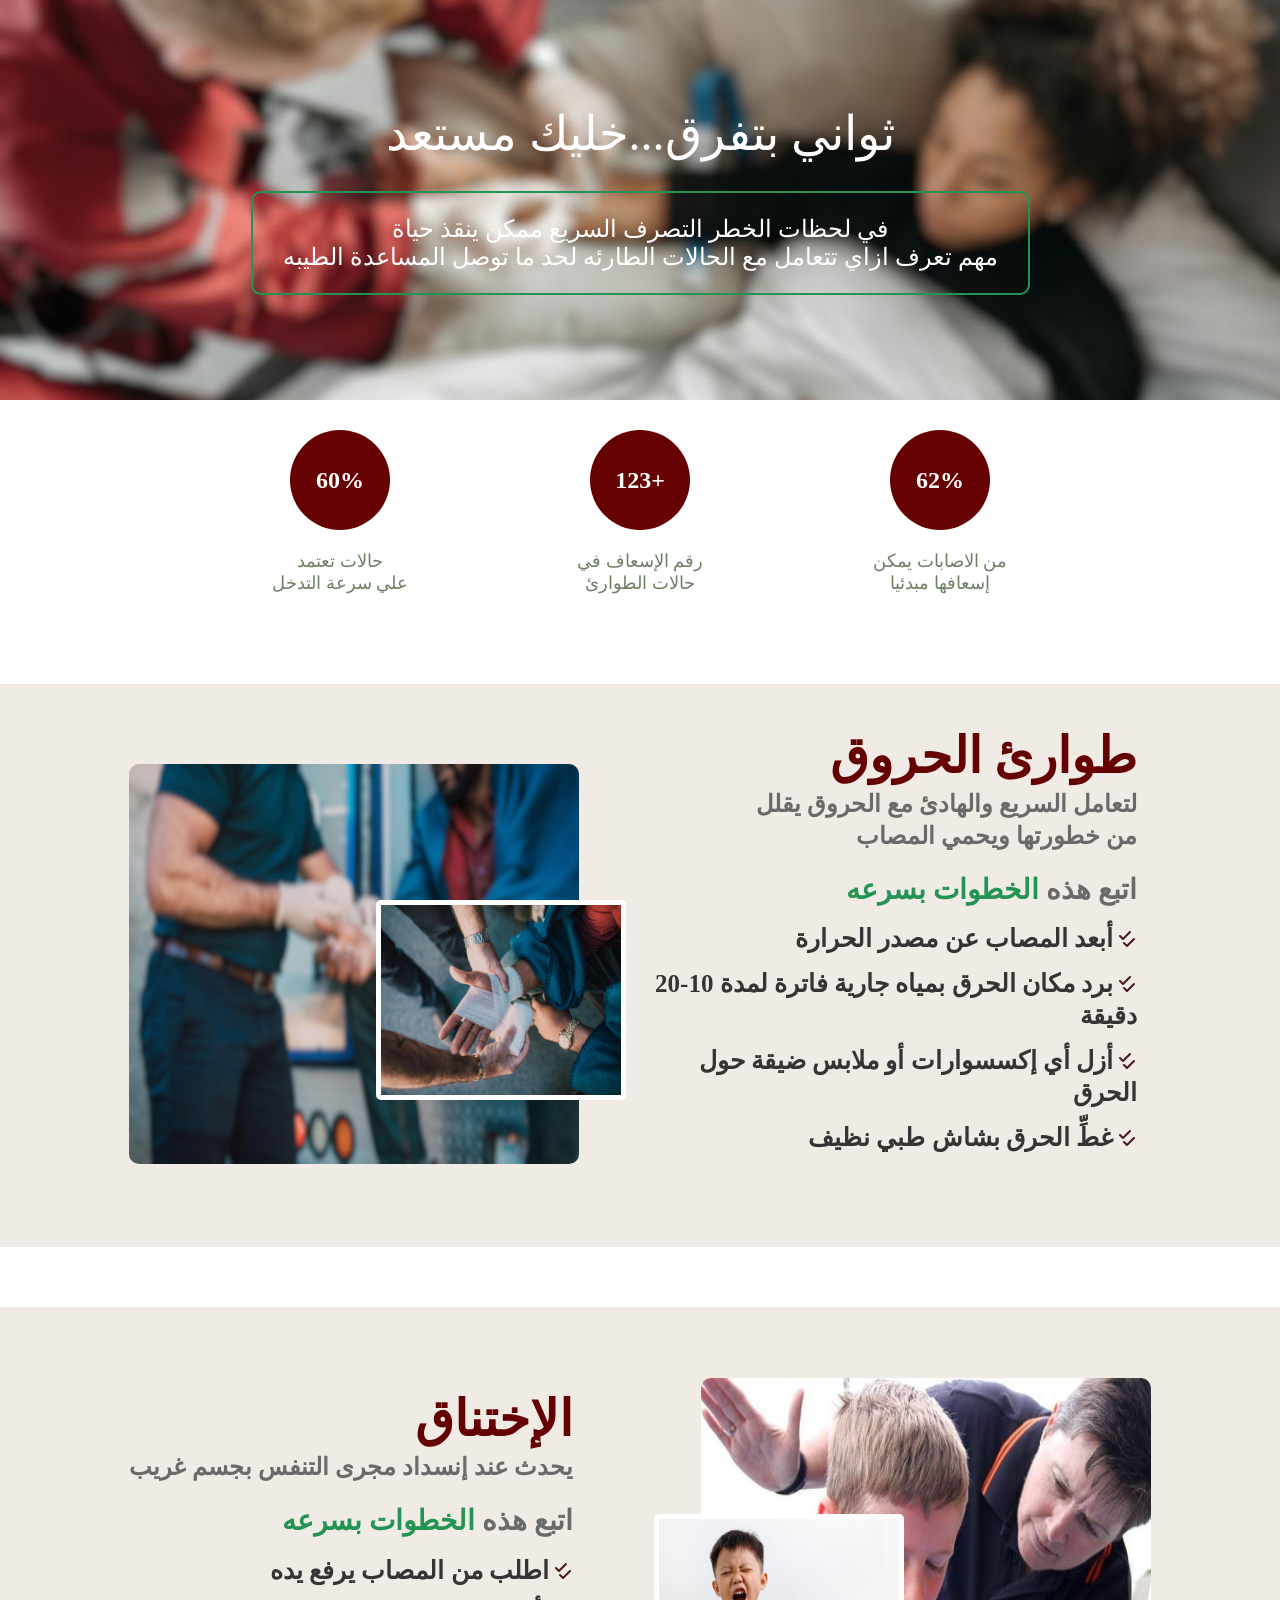
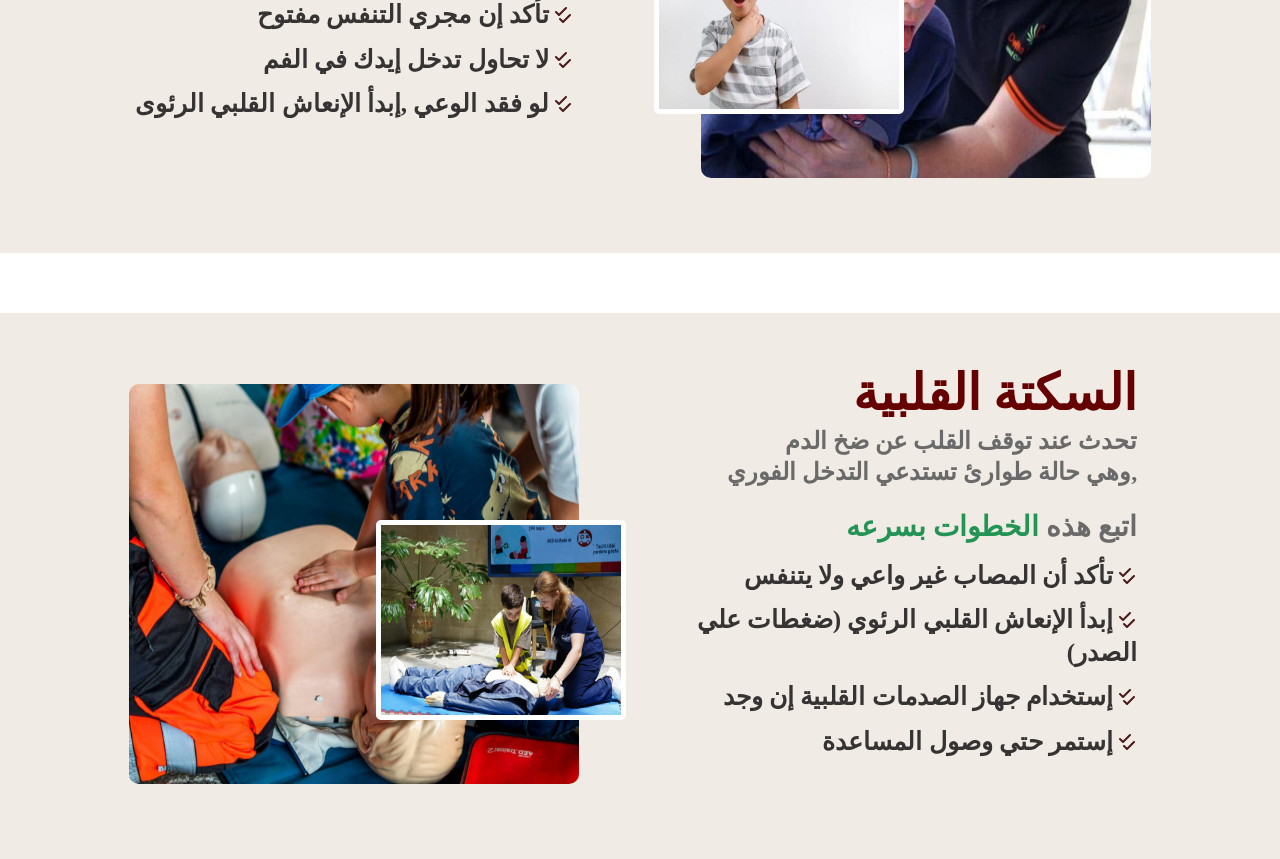
==== emergency.html @ 0f137bde "addcode" ====
<!DOCTYPE html>
<html lang="en">
<head>
    <meta charset="UTF-8">
    <meta name="viewport" content="width=device-width, initial-scale=1.0">
    <link rel="stylesheet" href="emergency.css">
    <title>emergency</title>
</head>
<body>
    <section class="hero">
      <div class="main">
        <h1> ثواني بتفرق...خليك مستعد</h1>
        <div class="box">
            <p>في لحظات الخطر التصرف السريع ممكن ينقذ حياة<br>
            مهم تعرف ازاي تتعامل مع الحالات الطارئه لحد ما توصل المساعدة الطيبه
        </p>
        </div>
      </div>
    </section>
    <section class="counter">
        <div class="number">
            <div class="num1" data-target="60">0%</div>
            <p>حالات تعتمد <br>  علي سرعة التدخل </p>
        </div>
          <div class="number">
            <div class="num1" data-target="123">123</div>
            <p>رقم الإسعاف في<br> حالات الطوارئ</p>
        </div>
          <div class="number">
            <div class="num1" data-target="70">0%</div>
         <p>من الاصابات يمكن <br>  إسعافها مبدئيا </p>
        </div>
    </section>
    <section class="burn">
      <div class="container">
    <div class="burn-text">
      <h2>طوارئ الحروق </h2>
      <p>لتعامل السريع والهادئ مع الحروق يقلل 
        <br>
من خطورتها ويحمي المصاب </p>
  <h4>اتبع هذه <span class="light">الخطوات بسرعه</span></h4>
  <ul>
        <li><svg width="24" height="24" viewBox="0 0 24 24" fill="none" xmlns="http://www.w3.org/2000/svg">
  <path d="M7 13L10 16L17 9M11 20L14 23L21 16" stroke="#4a1a1a" stroke-width="2" stroke-linecap="round" stroke-linejoin="round"/>
</svg>أبعد المصاب عن مصدر الحرارة </li>
        <li><svg width="24" height="24" viewBox="0 0 24 24" fill="none" xmlns="http://www.w3.org/2000/svg">
  <path d="M7 13L10 16L17 9M11 20L14 23L21 16" stroke="#4a1a1a" stroke-width="2" stroke-linecap="round" stroke-linejoin="round"/>
</svg>برد مكان الحرق بمياه جارية فاترة لمدة 10-20 دقيقة </li>
        <li><svg width="24" height="24" viewBox="0 0 24 24" fill="none" xmlns="http://www.w3.org/2000/svg">
  <path d="M7 13L10 16L17 9M11 20L14 23L21 16" stroke="#4a1a1a" stroke-width="2" stroke-linecap="round" stroke-linejoin="round"/>
</svg>أزل أي إكسسوارات أو ملابس ضيقة حول الحرق </li>
        <li><svg width="24" height="24" viewBox="0 0 24 24" fill="none" xmlns="http://www.w3.org/2000/svg">
  <path d="M7 13L10 16L17 9M11 20L14 23L21 16" stroke="#4a1a1a" stroke-width="2" stroke-linecap="round" stroke-linejoin="round"/>
</svg>غطِّ الحرق بشاش طبي نظيف  </li>
      </ul>
    </div>
<div class="images">
     <img src="./image/image2.jpg" class="ima1">
      <img src="./image/image3.jpg " class="ima2">
    </div>
  </div>

</section>
 <section class="suffocation">
      <div class="container">
        <div class="images">
     <img src="./image/image4.jpg" class="ima3">
      <img src="./image/image6.jpg " class="ima4">
    </div>

    <div class="burn-text">
      <h2>الإختناق </h2>
      <p>يحدث عند إنسداد مجرى التنفس بجسم غريب </p>
   <h4>اتبع هذه <span class="light">الخطوات بسرعه</span></h4>
  <ul>
        <li> <svg width="24" height="24" viewBox="0 0 24 24" fill="none" xmlns="http://www.w3.org/2000/svg">
  <path d="M7 13L10 16L17 9M11 20L14 23L21 16" stroke="#4a1a1a" stroke-width="2" stroke-linecap="round" stroke-linejoin="round"/>
</svg>اطلب من المصاب يرفع يده </li> </li>
        <li><svg width="24" height="24" viewBox="0 0 24 24" fill="none" xmlns="http://www.w3.org/2000/svg">
  <path d="M7 13L10 16L17 9M11 20L14 23L21 16" stroke="#4a1a1a" stroke-width="2" stroke-linecap="round" stroke-linejoin="round"/>
</svg>تأكد إن مجري التنفس مفتوح </li>
        <li><svg width="24" height="24" viewBox="0 0 24 24" fill="none" xmlns="http://www.w3.org/2000/svg">
  <path d="M7 13L10 16L17 9M11 20L14 23L21 16" stroke="#4a1a1a" stroke-width="2" stroke-linecap="round" stroke-linejoin="round"/>
</svg>لا تحاول تدخل إيدك في الفم </li>
        <li><svg width="24" height="24" viewBox="0 0 24 24" fill="none" xmlns="http://www.w3.org/2000/svg">
  <path d="M7 13L10 16L17 9M11 20L14 23L21 16" stroke="#4a1a1a" stroke-width="2" stroke-linecap="round" stroke-linejoin="round"/>
</svg>لو فقد الوعي ,إبدأ الإنعاش القلبي الرئوى </li>
      </ul>
    </div>
      </div>


</section>
<section class="burn">
      <div class="container">
    <div class="burn-text">
      <h2>السكتة القلبية </h2>
      <p> تحدث عند توقف القلب عن ضخ الدم <br>,وهي حالة طوارئ تستدعي التدخل الفوري</p>
  <h4>اتبع هذه <span class="light">الخطوات بسرعه</span></h4>
  <ul>
        <li><svg width="24" height="24" viewBox="0 0 24 24" fill="none" xmlns="http://www.w3.org/2000/svg">
  <path d="M7 13L10 16L17 9M11 20L14 23L21 16" stroke="#4a1a1a" stroke-width="2" stroke-linecap="round" stroke-linejoin="round"/>
</svg>تأكد أن المصاب غير واعي ولا يتنفس </li>
        <li ><svg width="24" height="24" viewBox="0 0 24 24" fill="none" xmlns="http://www.w3.org/2000/svg">
  <path d="M7 13L10 16L17 9M11 20L14 23L21 16" stroke="#4a1a1a" stroke-width="2" stroke-linecap="round" stroke-linejoin="round"/>
</svg>إبدأ الإنعاش القلبي الرئوي (ضغطات علي الصدر)</li>
        <li ><svg width="24" height="24" viewBox="0 0 24 24" fill="none" xmlns="http://www.w3.org/2000/svg">
  <path d="M7 13L10 16L17 9M11 20L14 23L21 16" stroke="#4a1a1a" stroke-width="2" stroke-linecap="round" stroke-linejoin="round"/>
</svg>إستخدام جهاز الصدمات القلبية إن وجد </li>
        <li><svg width="24" height="24" viewBox="0 0 24 24" fill="none" xmlns="http://www.w3.org/2000/svg">
  <path d="M7 13L10 16L17 9M11 20L14 23L21 16" stroke="#4a1a1a" stroke-width="2" stroke-linecap="round" stroke-linejoin="round"/>
</svg>إستمر حتي وصول المساعدة  </li>
      </ul>
    </div>
<div class="images">
     <img src="./image/image5.jpg" class="ima1">
      <img src="./image/image7.jpg " class="ima2">
    </div>
  </div>
    </div>
    </section>
</body>
<script src="emergency.js"></script>
</html>
---- emergency.css ----
*{
    padding: 0;
    margin: 0;
    box-sizing: border-box;
}
.hero{
    background-image: url('image/emerg.jpg');
    background-size: cover;
    background-position: center;
    min-height: 400px;
    width:100%;
    position: relative;
    background-position: center;
    display: flex;
    justify-content: center;
    align-items: center;
    text-align: center;
    color: white; 
}

.main h1{
    font-size: 48px;
    font-weight: 200;
    margin-bottom: 30px;
}
.box{
    border: 2px solid #249455;
    font-size: 24px;
    padding: 22px 30px;
    border-radius: 10px;
}
.hero{
    background-image: url('image/emerg.jpg');
    background-size: cover;
    background-position: center;
    min-height: 400px; 
    width:100%;
    position: relative;
    display: flex;
    justify-content: center;
    align-items: center;
    text-align: center;
    color: white; 
}

.main h1{
    font-size: 48px;
    font-weight: 200;
    margin-bottom: 30px;
}

.box{
    border: 2px solid #249455;
    font-size: 24px;
    padding: 22px 30px;
    border-radius: 10px;
}

@media (max-width: 700px){
    .main h1{
        font-size: 36px;
    }

    .box{
        font-size: 20px;
        padding: 18px 22px;
    }
}

@media (max-width: 400px){
    .hero{
        min-height: 300px;
        padding: 15px;
    }

    .main h1{
        font-size: 26px;
        margin-bottom: 20px;
    }

    .box{
        font-size: 16px;
        padding: 15px;
    }
}

.counter{
    display: flex;
    justify-content: center;
    align-items: flex-start;
    padding:30px 20px;
    gap:50px;
    flex-wrap: wrap;
}
.number{
    text-align: center;
    width: 250px;
}
.num1{
    font-size: 28px;
    margin: 0 auto 20px auto;
    font-weight: bold;
    display: flex;
    justify-content: center;
    align-items: center;
    border-radius: 50%;
    background-color: #650101;
   color:white;
   width: 120px;
   height: 120px;

}
.number p{
    color: #6d8165;
 font-size:20px;
}

@media (max-width: 700px){
    .counter {
      gap: 10px; 
    }

    .number {
      width: 200px; 
    }
}
.num1 {
        font-size: 24px; 
        width: 100px;
        height: 100px;
    }

    .number p {
        font-size: 18px; 
    }
@media (max-width:400px) {
    .counter {
        gap: 5px; 
    }

    .number {
        width: 100%; 
        text-align: center;
        margin-bottom: 20px;
    }

    .num1 {
        font-size: 22px; 
        width: 90px;
        height: 90px;
    }

    .number p {
        font-size: 16px; 
    }
}
.burn {
    background-color: rgba(240, 235, 228, 1);
    padding: 70px 0px;
    border: 1px solid  rgba(240, 235, 228, 1);
   margin-top: 60px;
}
.container {
    display: flex;
    justify-content: space-between;
    width: 80%;
    align-items: center;
  margin: auto;
    direction: rtl;
  
}
.images{
    width: 450px;
    position: relative;
}
.ima1{
    width: 100%;
    border-radius: 10px;
    height: 400px;
}
.ima2{
    position: absolute;
    left: 55%;
    bottom: -2px;
    transform: translateX(-40%);
    transform: translateY(-70px);
    width: 250px;
    height: 200px;
    border-radius: 5px;
   border: 5px solid #fff;
}
.burn-text{
    max-width: 500px;
    margin-top:-30px ;
    line-height: 1.3;
}
.burn-text{
    color: rgba(101, 1, 1, 1);
    font-size:33px;
    margin-bottom: 10px;
    font-weight: bold;
    padding-right: 14px;
}
.burn-text  p{
margin-bottom: 20px;
font-size: 24px;
color: rgba(106, 106, 106, 1);

}

.burn-text h4{
    color:rgba(106, 106, 106, 1);
    margin-bottom: 15px;
    font-size: 28px;
}
.burn-text ul{
    list-style: none;
    padding: 0;
    
}
.burn-text  ul li{
    margin-bottom: 12px;
    font-size: 25px;
    color: rgb(53, 51, 51);
}

@media (max-width: 700px){

    .container{
        width: 90%;
        gap: 30px;
    }

    .burn-text h2{
        font-size: 42px;
    }

    .burn-text p{
        font-size: 20px;
    }

    .burn-text h4{
        font-size: 22px;
    }

    .burn-text ul li{
        font-size: 18px;
    }

    .images{
        width: 350px;
    }

    .ima1{
        height: 320px;
    }

    .ima2{
        width: 200px;
        height: 160px;
        left: 50%;
        transform: translateX(-50%) translateY(-50px);
    }
}

@media (max-width: 700px){
    .ima3{
        height: 320px;
    }

    .ima4{
        width: 200px;
        height: 160px;
        right: 50%;
    
    }
}

@media (max-width: 400px){

    .container{
        flex-direction: column; 
        text-align:center;
        
    }

    .burn-text{
        max-width: 100%;
        margin-top: 0;
    }

    .burn-text h2{
        font-size: 32px;
        padding-right: 0;
    }

    .burn-text p{
        font-size: 18px;
    }

    .burn-text h4{
        font-size: 20px;
    }

    .burn-text ul li{
        font-size: 16px;
    }

    .images{
        width: 100%;
        margin-top: 30px;
    }

    .ima1{
        height: auto;
    }

    .ima2{
        position: relative;  
        left: 0;
        bottom: 0;
        transform: none;
        width: 70%;
        height: auto;
        margin-top: -50px;
    }
}

.ima3{
    width: 100%;
    border-radius: 10px;
    height: 400px;
}
.ima4{
    position: absolute;
    right: 55%;
    bottom: -2px;
    transform: translateX(-40%);
    transform: translateY(-70px);
    width: 250px;
    height: 200px;
    border-radius: 5px;
   border: 5px solid #fff;
}
.suffocation{
    margin-top: 90px;
     background-color: rgba(240, 235, 228, 1);
    padding: 70px 0px;
    border: 1px solid  rgba(240, 235, 228, 1);
   margin-top: 60px;
}
@media (max-width: 400px) {
    

 .ima3{
        height: auto;
    }

    .ima4{
        position: relative;  
        right:  0;
        bottom: 0;
        transform: none;
        width: 70%;
        height: auto;
        margin-top: -50px;
    }
}
.light{
    color: #249455;
}
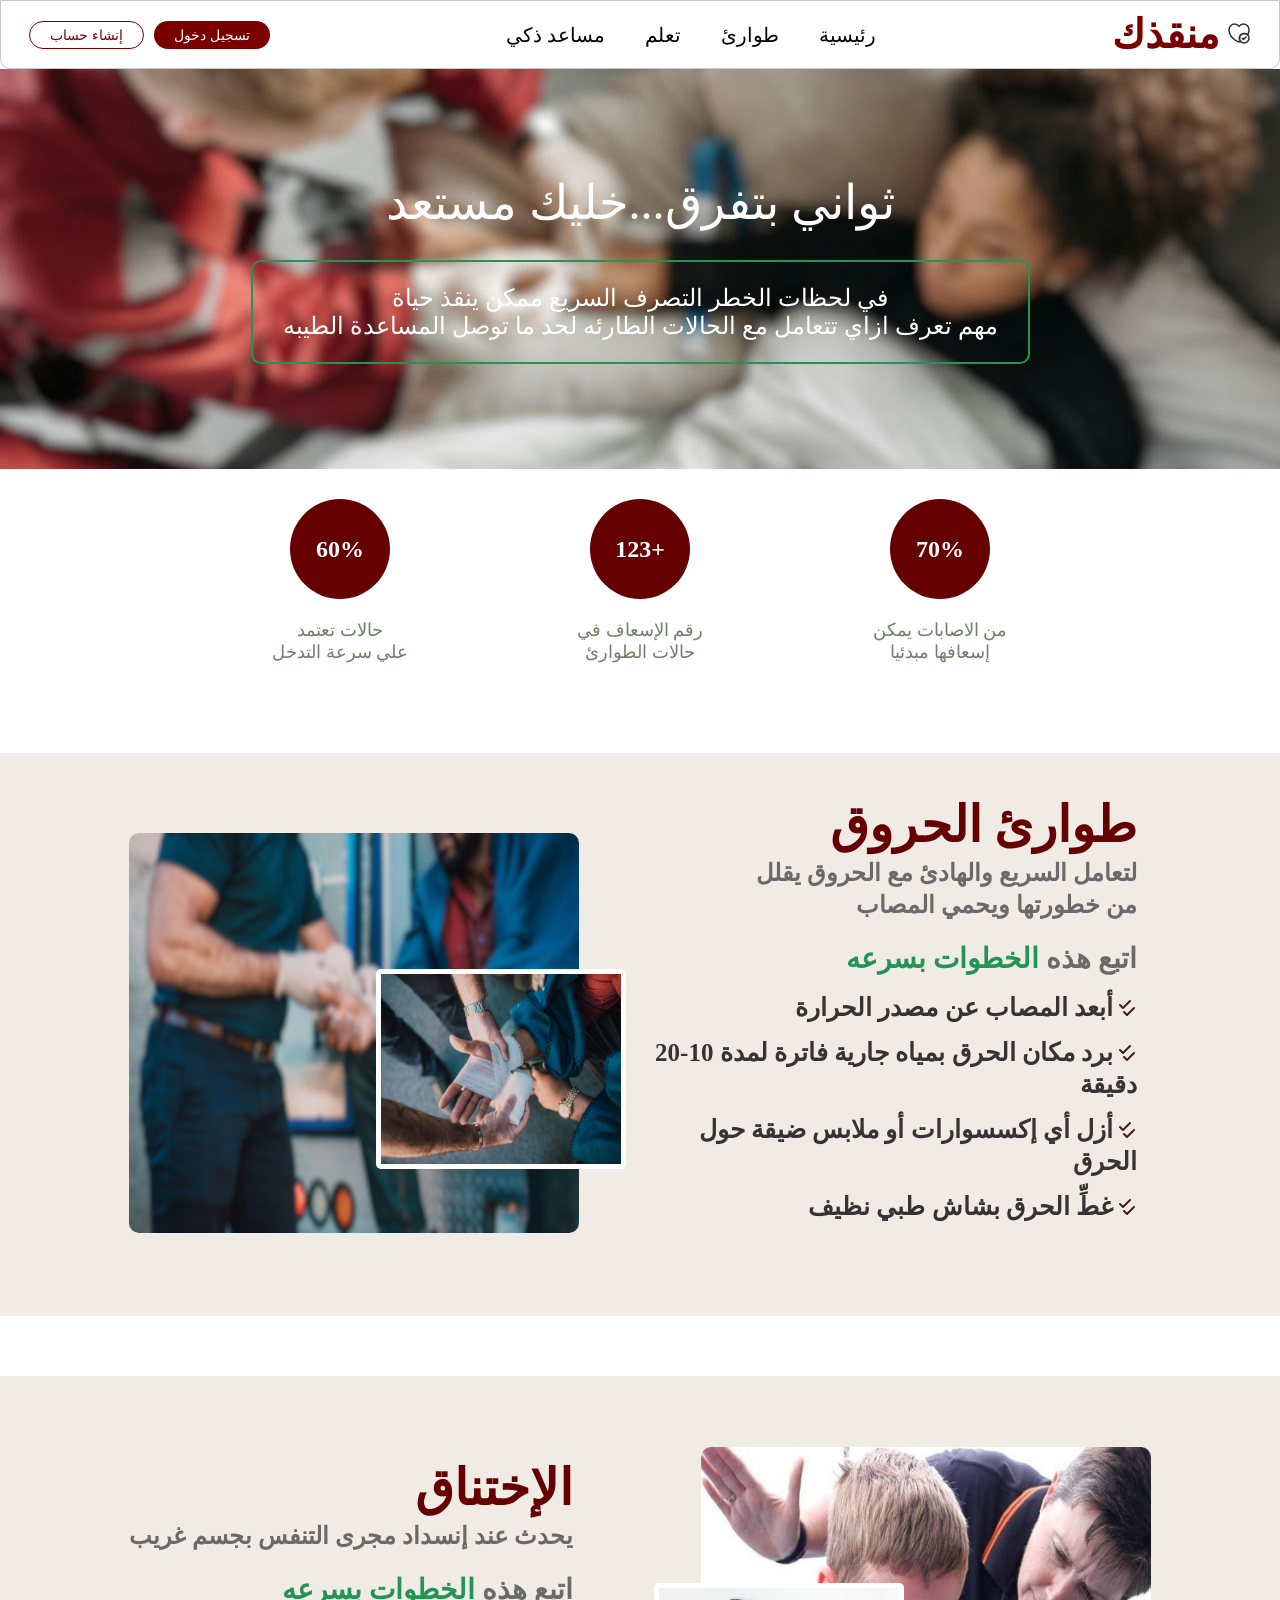
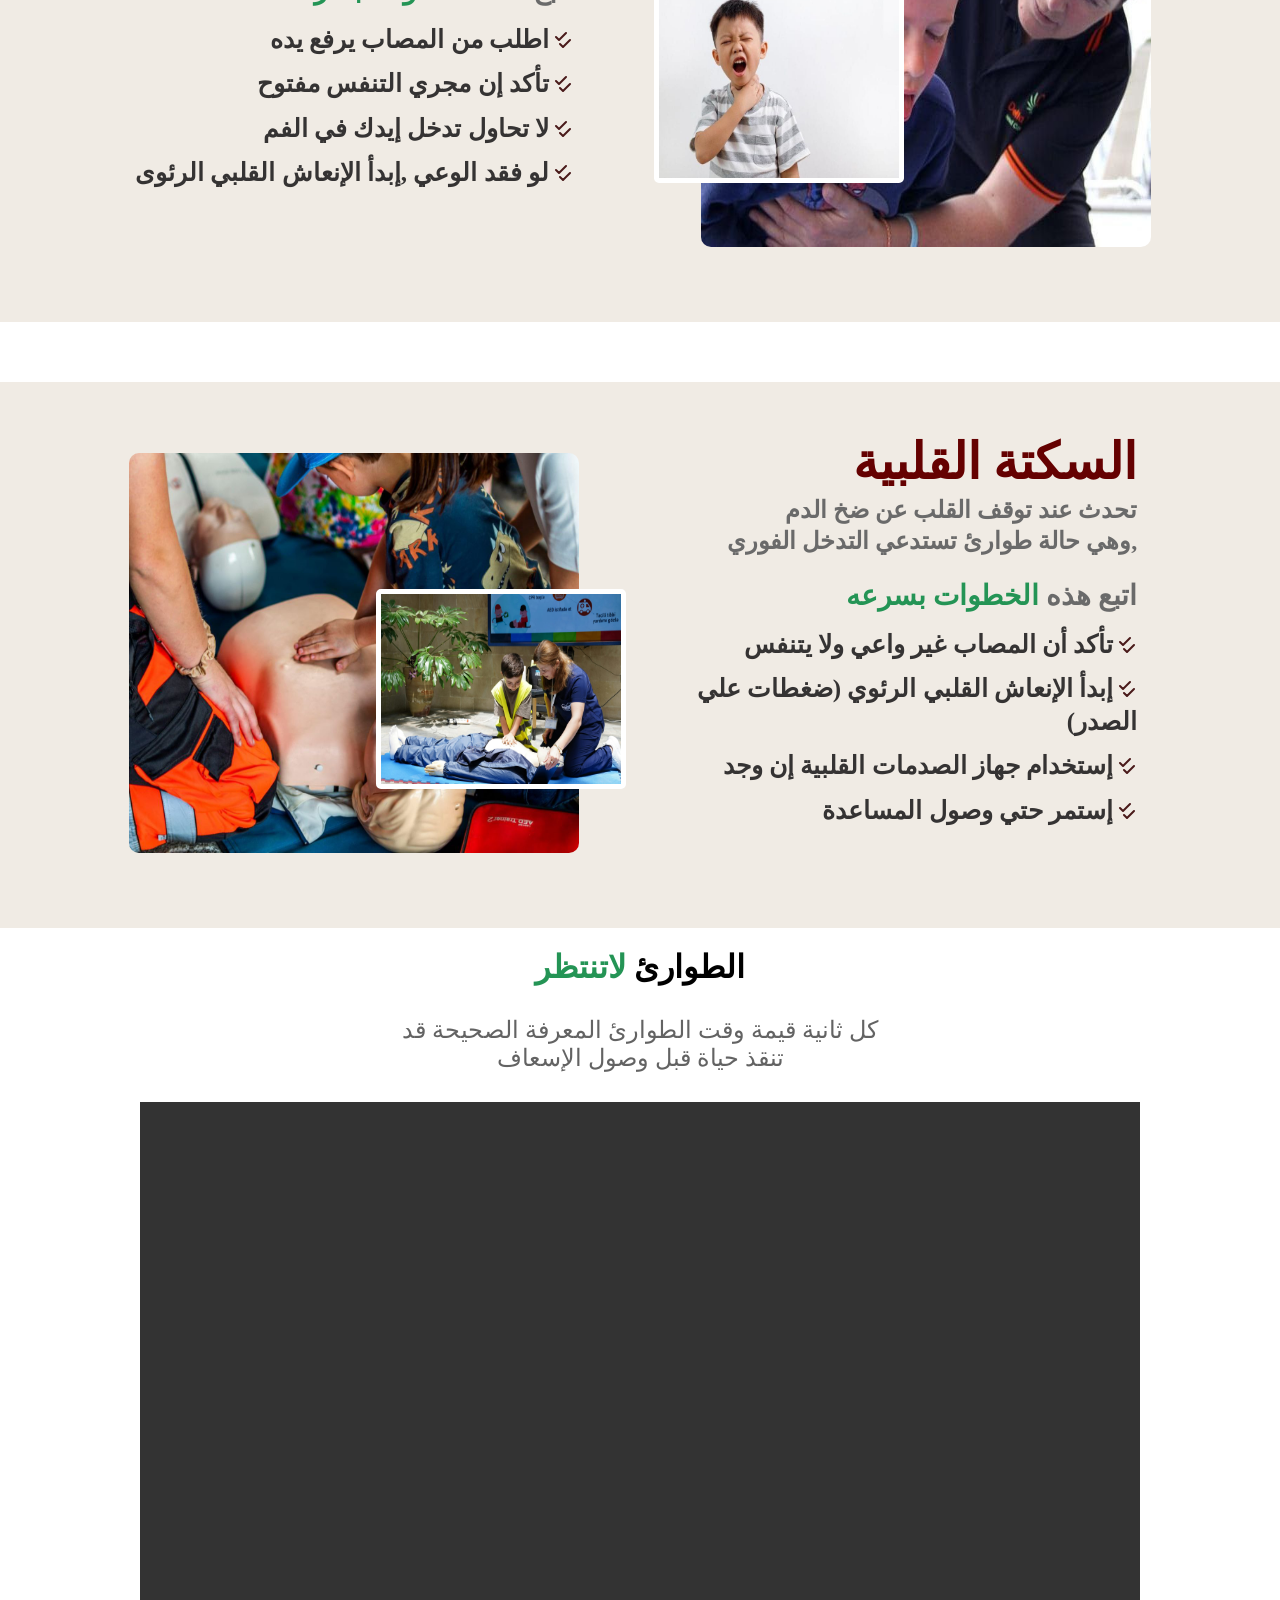
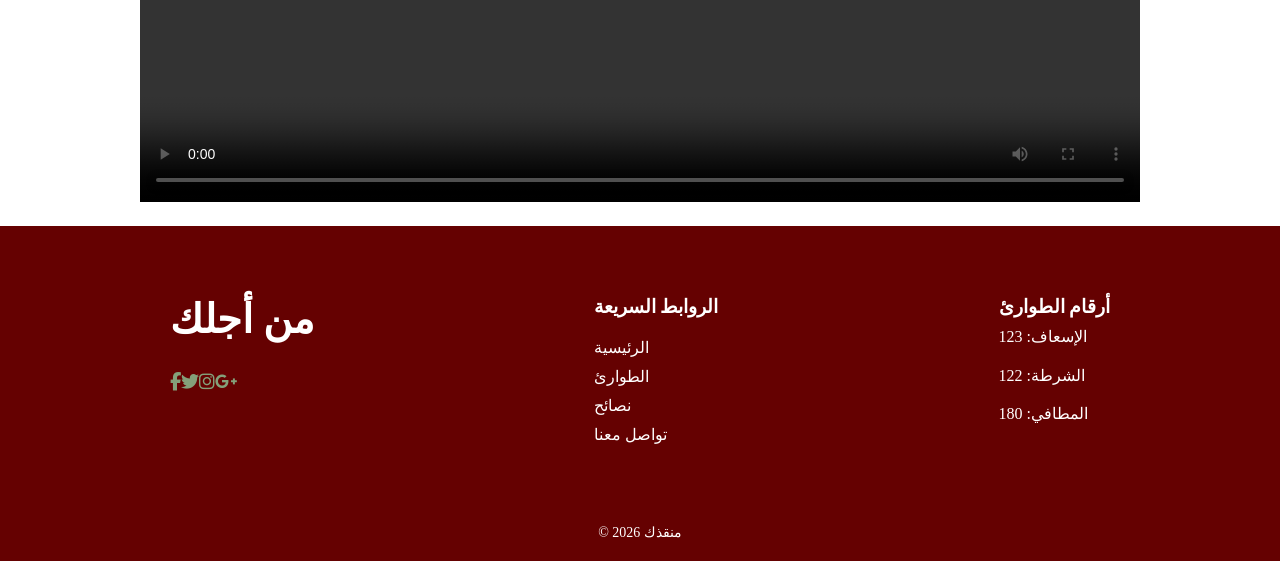
==== commit a229116c: "first commit-project" ====
--- a/emergency.html
+++ b/emergency.html
@@ -4,9 +4,38 @@
     <meta charset="UTF-8">
     <meta name="viewport" content="width=device-width, initial-scale=1.0">
     <link rel="stylesheet" href="emergency.css">
+    <link href="https://cdnjs.cloudflare.com/ajax/libs/font-awesome/6.5.0/css/all.min.css" rel="stylesheet">
     <title>emergency</title>
 </head>
+
 <body>
+ <nav class="navbar">
+    <div class="nav-right">
+      <a href="index.html">  <svg width="24" height="24"   viewBox="0 0 24 24" fill="none" xmlns="http://www.w3.org/2000/svg">
+<path d="M22 17.2C22 18.1 21.75 18.95 21.3 19.67C20.47 21.06 18.95 22 17.2 22C15.45 22 13.92 21.06 13.1 19.67C12.66 18.95 12.4 18.1 12.4 17.2C12.4 14.55 14.55 12.4 17.2 12.4C19.85 12.4 22 14.55 22 17.2Z" stroke="#292D32" stroke-width="1.5" stroke-miterlimit="10" stroke-linecap="round" stroke-linejoin="round"/>
+<path d="M15.3301 17.2L16.5101 18.38L19.0701 16.02" stroke="#292D32" stroke-width="1.5" stroke-linecap="round" stroke-linejoin="round"/>
+<path d="M22 8.69C22 10.66 21.49 12.4 20.69 13.91C19.81 12.98 18.57 12.4 17.2 12.4C14.55 12.4 12.4 14.55 12.4 17.2C12.4 18.43 12.87 19.55 13.63 20.4C13.26 20.57 12.92 20.71 12.62 20.81C12.28 20.93 11.72 20.93 11.38 20.81C8.48 19.82 2 15.69 2 8.69C2 5.6 4.49 3.09998 7.56 3.09998C9.37 3.09998 10.99 3.98002 12 5.33002C13.01 3.98002 14.63 3.09998 16.44 3.09998C19.51 3.09998 22 5.6 22 8.69Z" stroke="#292D32" stroke-width="1.5" stroke-linecap="round" stroke-linejoin="round"/>
+</svg>
+</a>
+        <a href="index.html" class="logo-text">منقذك</a>
+    </div>
+
+    <div class="nav-center" id="navMenu">
+        <div class="close-btn" onclick="toggleMenu()">✕</div>
+        <a href="index.html">رئيسية</a>
+        <a href="#">طوارئ</a>
+        <a href="#">تعلم</a>
+        <a href="#">مساعد ذكي</a>
+    </div>
+    <div class="nav-left">
+        <button class="btn-login">تسجيل دخول</button>
+        <button class="btn-register">إنشاء حساب</button>
+        <div class="menu-icon" onclick="toggleMenu()">☰</div>
+      </div>
+    </nav>
+    <div class="overlay" onclick="toggleMenu()">
+
+    </div>
     <section class="hero">
       <div class="main">
         <h1> ثواني بتفرق...خليك مستعد</h1>
@@ -119,6 +148,107 @@
   </div>
     </div>
     </section>
+    <div class="notwait">
+      <h4> الطوارئ <span class="light">لاتنتظر </span></h4>
+      <p>كل ثانية قيمة وقت الطوارئ المعرفة الصحيحة قد <br> تنقذ حياة قبل وصول الإسعاف </p>
+      <video width="1000" height="700" controls>
+        <source src="video_2026-02-21_23-58-47.mp4 " type="video/mp4">
+      </video>
+    </div>
+    <!--
+  <div class="know">
+    <h5> تعرف علي فريق الطوارئ</h5>
+    <p style="font-size: 26px;">يضم مجموعة من الأطباء المدربين علي التعامل مع حالات الطوارئ.</p>
+  </div>
+<div class="team-grid">
+  <div class="doctor-card">
+    <div class="imaage">
+      <img src="image/5015c419783c6af2fada7d56cdb1c491772d455f.jpg">
+    </div>
+    <div class="info">
+      <h class="name">د:نورا خالد</h3>
+        <p class="specialty"> 
+أخصائية الحروق و الإصابات الحرجة</p>
+    </div>
+  </div>
+
+   <div class="doctor-card">
+    <div class="imaage">
+      <img src="/image/63ce4f393ac87766371a002829be09d1866e27fa (1).jpg">
+    </div>
+    <div class="info">
+      <h class="name">د:محمد علي</h3>
+        <p class="specialty"> 
+ 
+أخصائي حالات الإختناق و الإنعاش</p>
+    </div>
+  </div>
+  <div class="doctor-card">
+    <div class="imaage">
+      <img src="/image/5015c419783c6af2fada7d56cdb1c491772d455f.jpg">
+    </div>
+    <div class="info">
+      <h class="name">د:مايا حسن </h3>
+        <p class="specialty"> 
+أخصائية القلب والطوارئ القلبية</p>
+    </div>
+  </div>
+<div class="doctor-card">
+    <div class="imaage">
+      <img src="/image/63ce4f393ac87766371a002829be09d1866e27fa.jpg">
+    </div>
+    <div class="info">
+      <h class="name">د:مايا حسن </h3>
+        <p class="specialty"> 
+أخصائية القلب والطوارئ القلبية</p>
+    </div>
+  </div>
+  <div class="doctor-card">
+    <div class="imaage">
+      <img src="/image/caea1c560e19acacc827d34ec4dc1ffc806a08be.jpg">
+    </div>
+    <div class="info">
+      <h class="name">د:أحمد محمود </h3>
+        <p class="specialty"> 
+أخصائيةطوارئ واسعافات اولية</p>
+    </div>
+  </div>
+</div>
+-->
+    <footer class="footer">
+      <div class="contain">
+        <div class="foryou">
+          <h2>من أجلك</h2>
+          <div class="social">
+          <i class="fab fa-facebook-f"></i>
+          <i class="fab fa-twitter"></i>
+          <i class="fab fa-instagram"></i>
+          <i class="fab fa-google-plus-g"></i>
+          </div>
+        </div>
+      <div class="links">
+        <h3>الروابط السريعة </h3>
+        <ul>
+        <li><a href="">الرئيسية</a></li>
+        <li><a href="">الطوارئ</a></li>
+        <li><a href="">نصائح</a></li>
+        <li><a href="">تواصل معنا </a></li>
+        </ul>
+      </div>
+       <div class="emergency">
+        <h3>أرقام الطوارئ</h3>
+         <p>الإسعاف: 123</p>
+         <p>الشرطة: 122</p>
+         <p>المطافي: 180</p>
+        </div>
+          </div>
+       <div class="copyright">
+        <p>© 2026 منقذك</p>
+        </div>
+
+    
+    </footer>
+
 </body>
 <script src="emergency.js"></script>
 </html>
--- a/emergency.css
+++ b/emergency.css
@@ -3,6 +3,118 @@
     margin: 0;
     box-sizing: border-box;
 }
+/* start navbar */
+.navbar {
+  display: flex;
+  align-items: center;
+  justify-content: space-between;
+  padding: 10px 28px;
+  background: #ffffff;
+  border: 1px solid #c9c9c9;
+  border-radius: 0 0 10px 10px;
+
+  top: 0;
+  left: 0;
+  width: 100%;
+  z-index: 99999999;
+  direction: rtl;
+}
+
+/* RIGHT */
+.nav-right {
+  display: flex;
+  align-items: center;
+  gap: 8px;
+}
+
+.logo-text {
+  font-size: 40px;
+  font-weight: 700;
+  color: #7a0000;
+  text-decoration: none;
+}
+
+.logo-img {
+  width: 26px;
+  height: 26px;
+  object-fit: contain;
+}
+
+.nav-center {
+  display: flex;
+  gap: 40px;
+}
+
+.nav-center a {
+  text-decoration: none;
+  color: #000000;
+  font-size: 20px;
+  position: relative;
+  transition: 0.4s;
+}
+
+.nav-center a:hover {
+  color: #650101b2;
+  text-decoration:underline;
+transform: translateY(-3px);
+}
+
+
+.nav-left {
+  display: flex;
+  align-items: center;
+  gap: 10px;
+}
+
+.btn-login {
+  background: #7a0000;
+  color: #fff;
+  border: none;
+  padding: 6px 20px;
+  border-radius: 20px;
+  font-size: 14px;
+  cursor: pointer;
+  transition: 0.6s;
+}
+.btn-login:hover {
+  background-color: #5c0000;
+}
+.btn-register {
+  background: transparent;
+  color: #7a0000;
+  border: 1.5px solid #7a0000;
+  padding: 5px 20px;
+  border-radius: 20px;
+  font-size: 14px;
+  cursor: pointer;
+  transition: 0.6s;
+}
+.btn-register:hover {
+  background-color: #7a0000;
+  color: #fff;
+}
+
+.menu-icon {
+  display: none;
+  font-size: 26px;
+  color: #7a0000;
+  cursor: pointer;
+}
+
+.close-btn {
+  position: absolute;
+  top: 20px;
+  right: 20px;
+  font-size: 22px;
+  cursor: pointer;
+  color: #7a0000;
+}
+
+
+.close-btn {
+  display: none;
+}
+/* end navbar */
 .hero{
     background-image: url('image/emerg.jpg');
     background-size: cover;
@@ -228,7 +340,7 @@
 
     .container{
         width: 90%;
-        gap: 30px;
+        gap: 70px;
     }
 
     .burn-text h2{
@@ -368,4 +480,120 @@
 }
 .light{
     color: #249455;
+}
+.notwait{
+  text-align: center;
+  padding: 20px;
+}
+.notwait h4{
+    font-size: 32px;
+}
+.notwait p{
+    font-size: 24px;
+   padding: 30px;
+   color:  rgba(99, 99, 99, 1);
+;
+}
+.know{
+    direction:rtl;
+    margin: 20px;
+
+}
+.know h5{
+    font-size: 33px;
+}
+
+.footer{
+    background-color: rgba(101, 1, 1, 1);
+    color: white;
+    padding: 40px 30px 20px ;
+    direction: ltr;
+    font-family:"Poppins";
+    flex: 1;
+   min-width: 100%;
+}
+.contain{
+    width: 100%;
+    display: flex;
+    justify-content: center;
+    padding: 30px;
+   
+    gap:280px;
+    flex-wrap: wrap;
+
+}
+.foryou h2{
+    font-size: 40px;
+
+    margin-bottom: 30px;
+}
+
+.social{
+    display: flex;
+}
+.social i {
+    font-size: 18px;
+    margin: 0;
+     padding: 0px;
+    color:rgba(132, 160, 122, 1);
+    gap: 0px;
+}
+ 
+.links h3 {
+    margin-bottom: 20px;
+}
+
+.links ul {
+    list-style: none;
+    padding: 0;
+}
+
+.links ul li {
+    margin-bottom: 10px;
+}
+
+.links  li a {
+    color: #fff;
+    text-decoration: none;
+}
+.links ul li a:hover {
+    text-decoration: underline;
+}
+
+.copyright {
+    text-align: center;
+    margin-top: 40px;
+    font-size: 14px;
+}
+.emergency p{
+    line-height: 2.4;
+}
+
+
+@media (max-width: 700px) {
+
+.footer {
+width: 50%;
+}
+.contain{
+gap: 40px;
+}
+}
+
+
+@media (max-width: 400px) {
+
+.contain{
+flex-direction: column;
+align-items: center;
+text-align: center;
+}
+
+.footer-section {
+width: 100%; 
+}
+
+.social {
+justify-content: center;
+}
 }
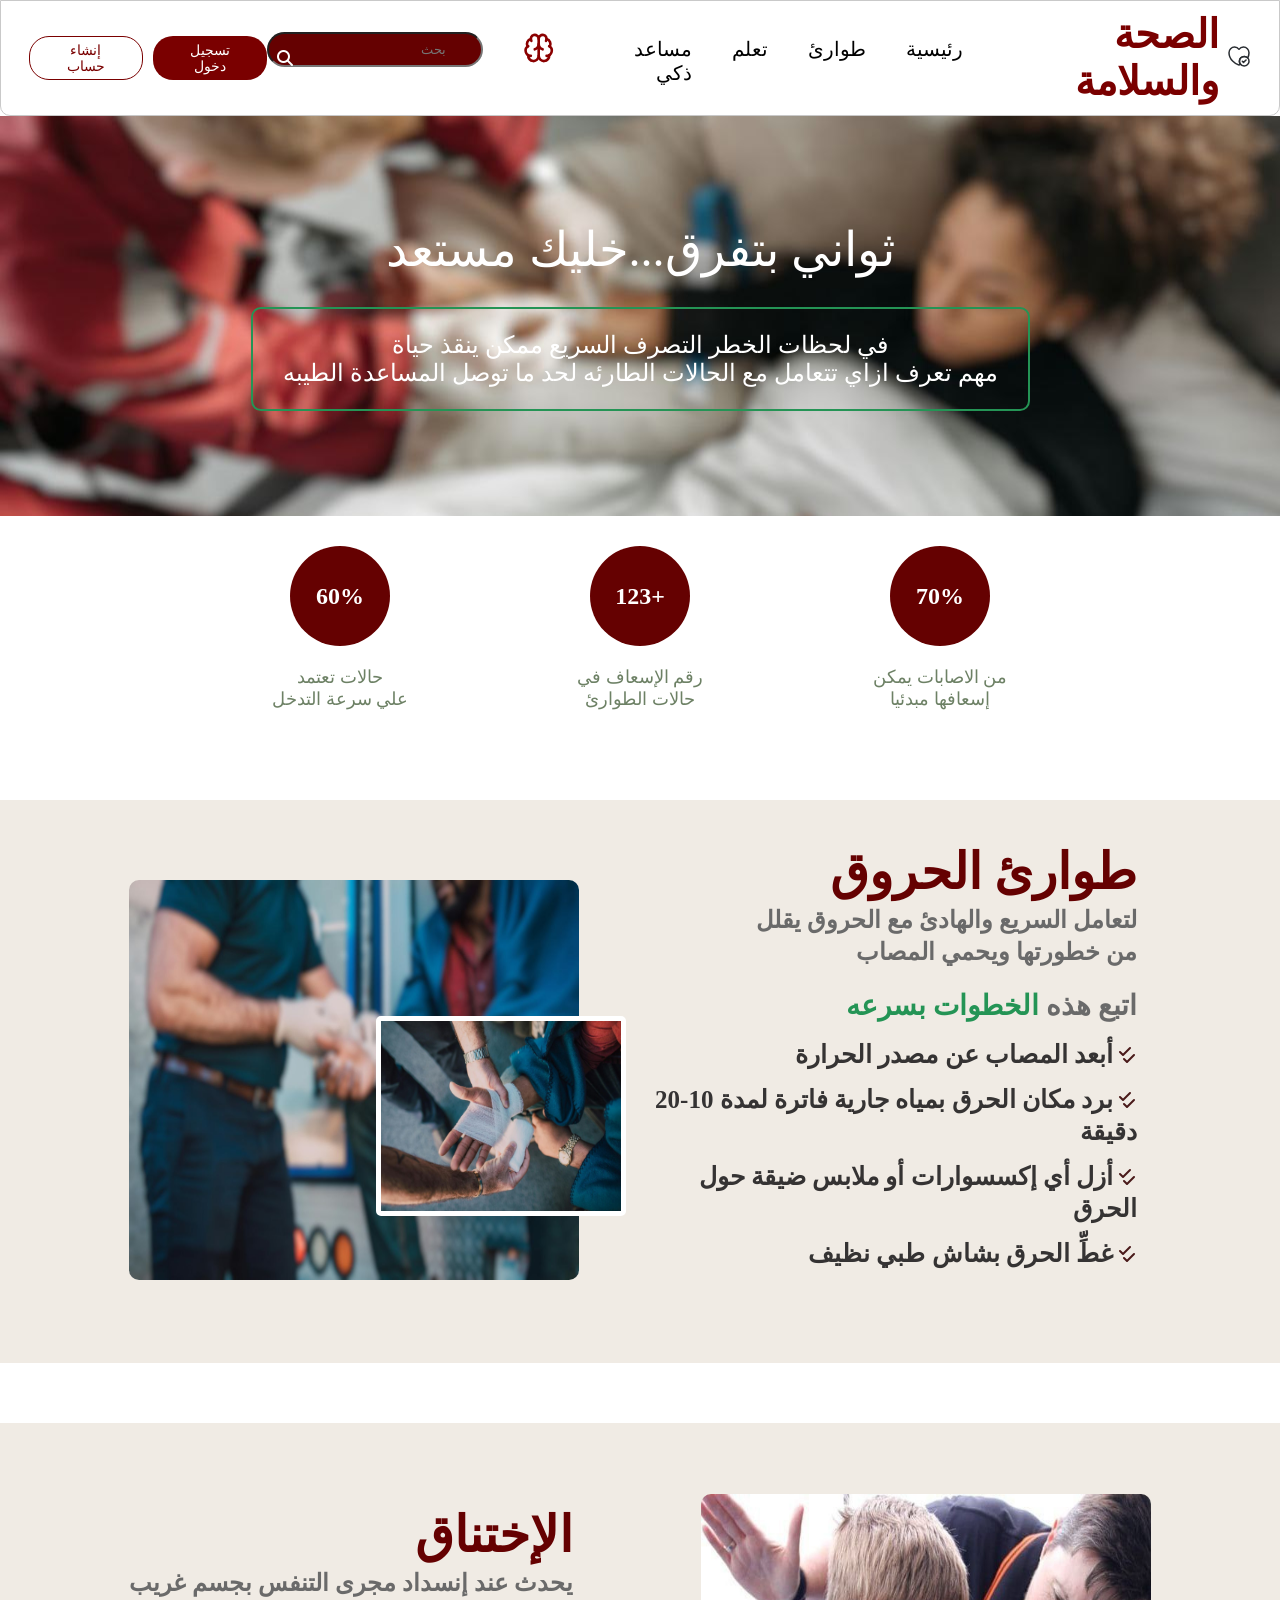
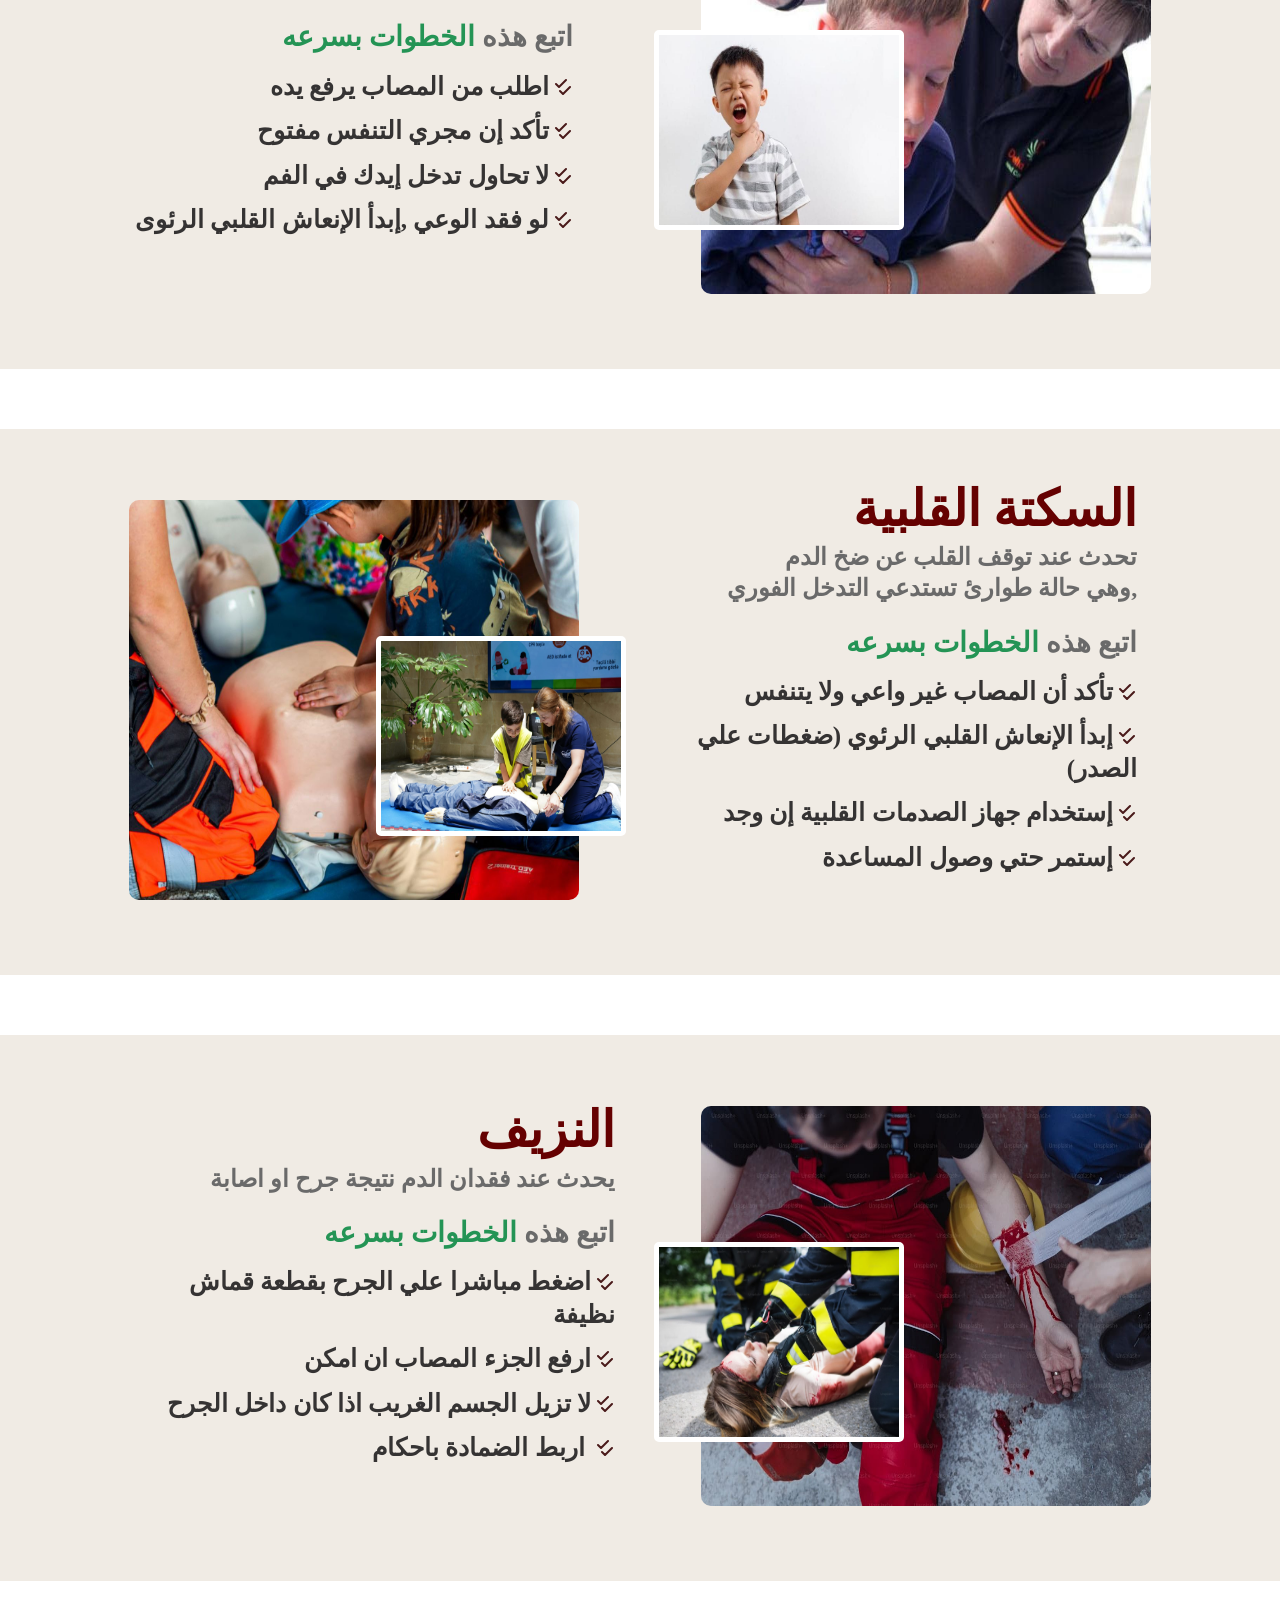
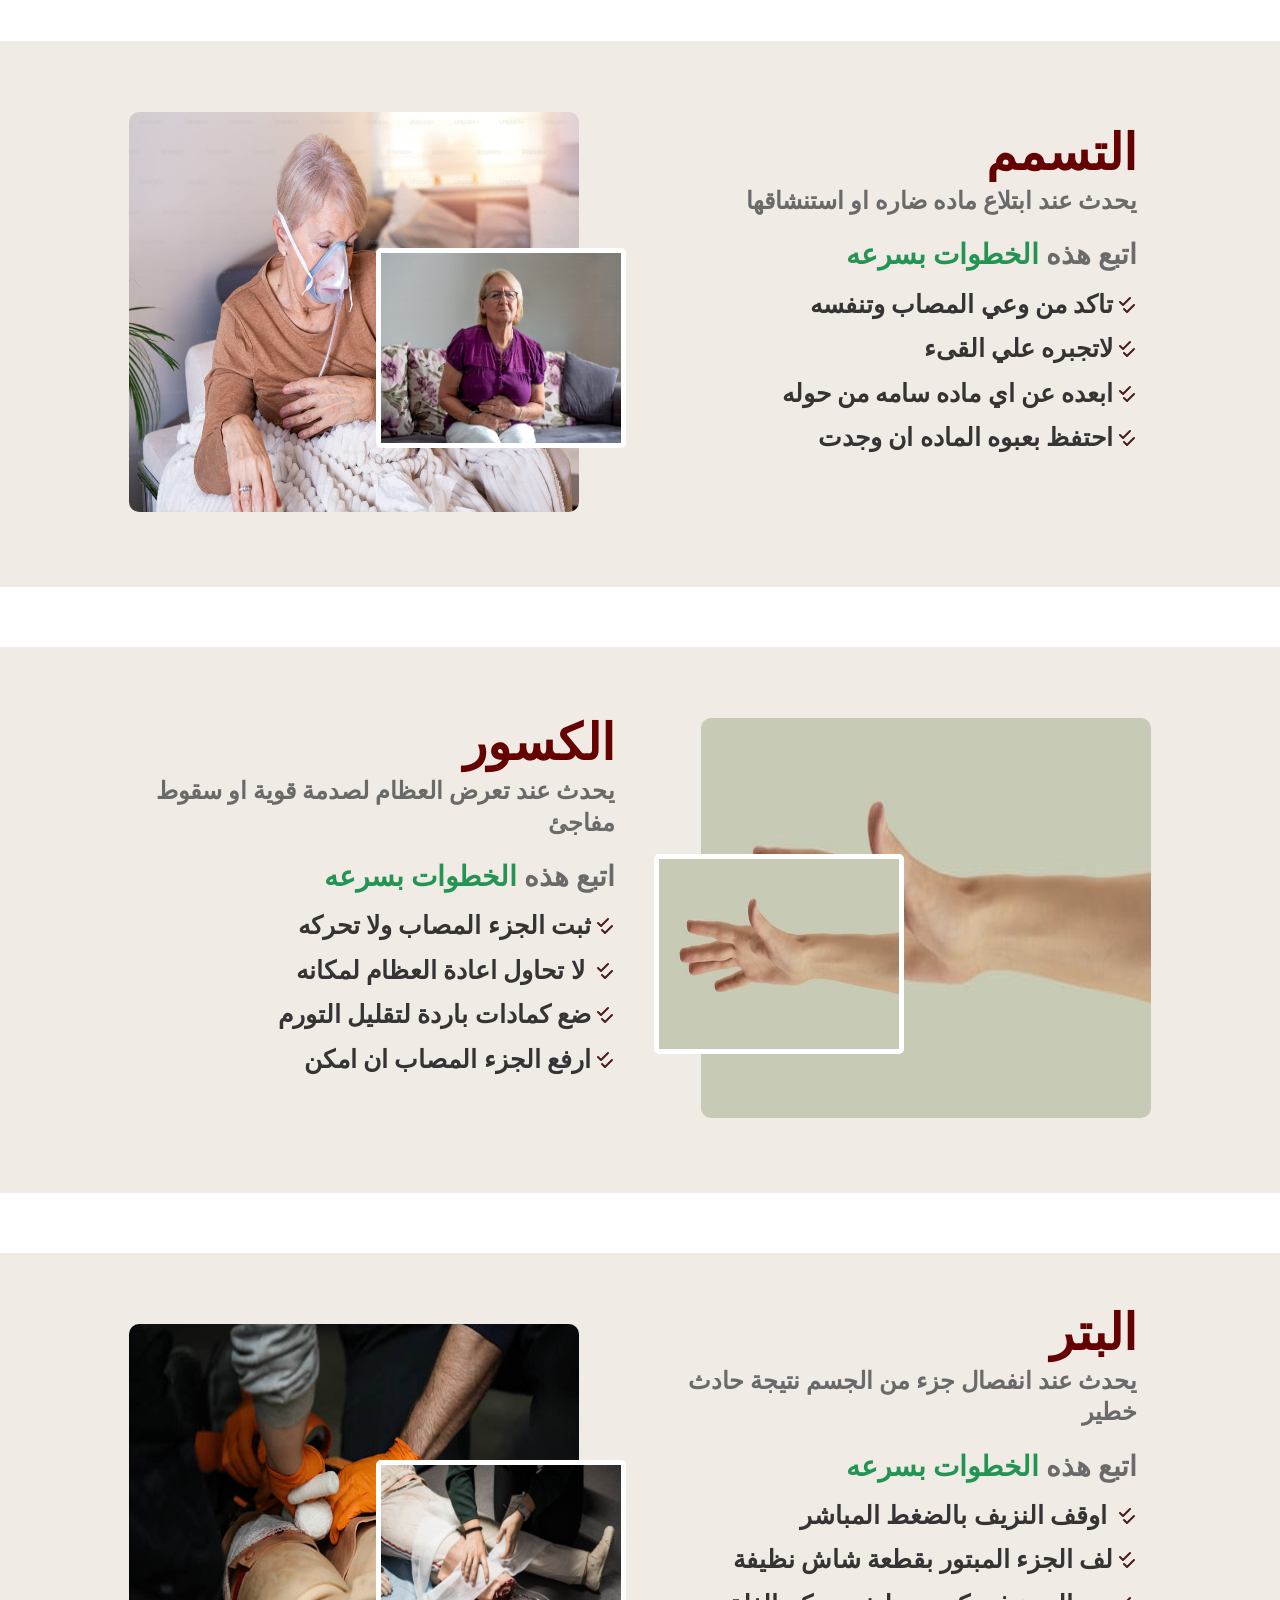
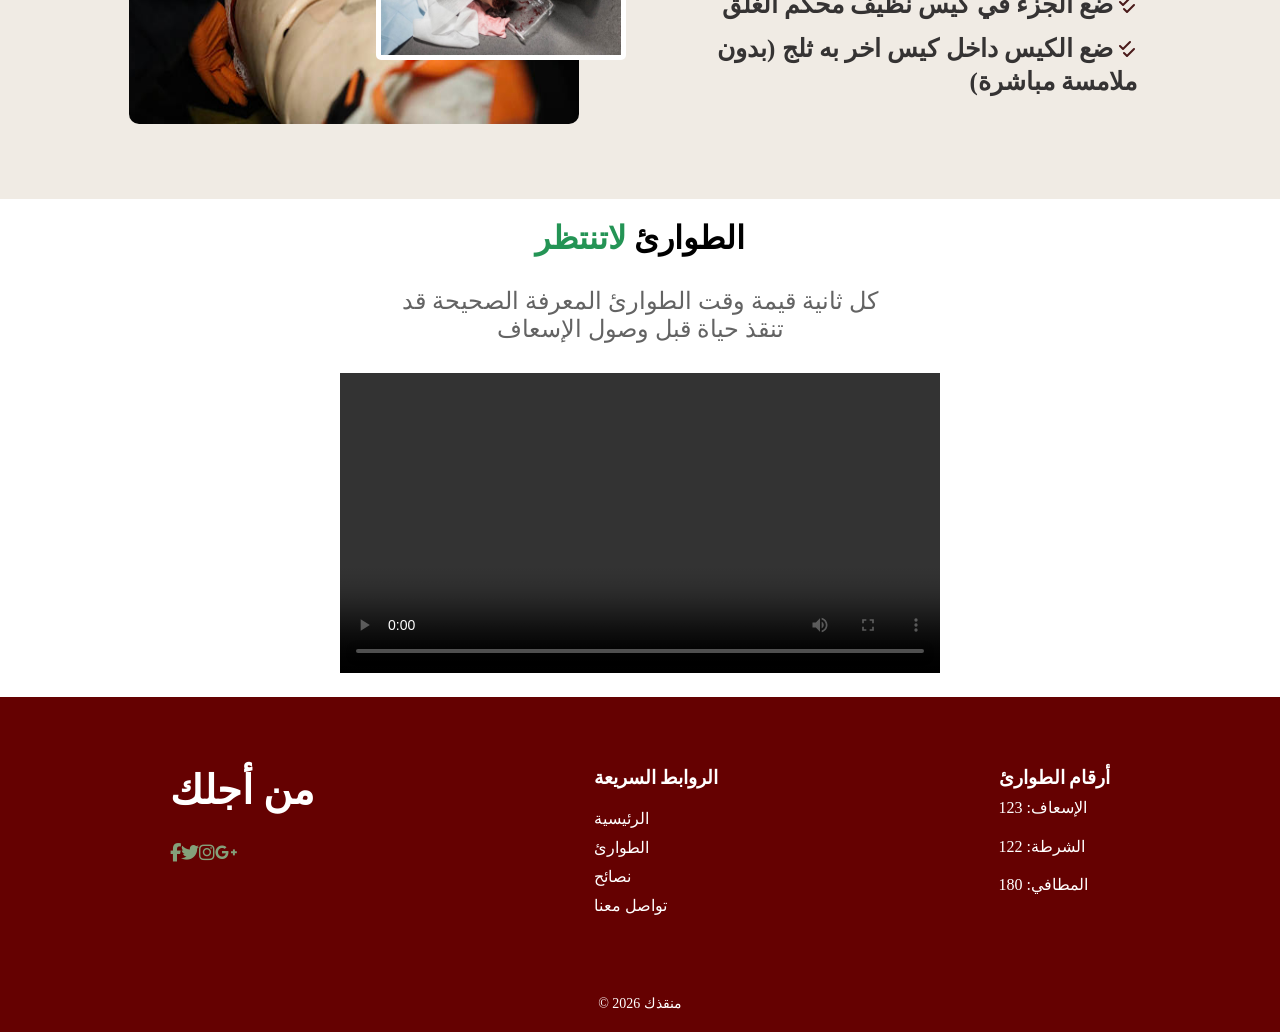
==== commit 0ce9da33: "update:تعديل" ====
--- a/emergency.html
+++ b/emergency.html
@@ -17,7 +17,7 @@
 <path d="M22 8.69C22 10.66 21.49 12.4 20.69 13.91C19.81 12.98 18.57 12.4 17.2 12.4C14.55 12.4 12.4 14.55 12.4 17.2C12.4 18.43 12.87 19.55 13.63 20.4C13.26 20.57 12.92 20.71 12.62 20.81C12.28 20.93 11.72 20.93 11.38 20.81C8.48 19.82 2 15.69 2 8.69C2 5.6 4.49 3.09998 7.56 3.09998C9.37 3.09998 10.99 3.98002 12 5.33002C13.01 3.98002 14.63 3.09998 16.44 3.09998C19.51 3.09998 22 5.6 22 8.69Z" stroke="#292D32" stroke-width="1.5" stroke-linecap="round" stroke-linejoin="round"/>
 </svg>
 </a>
-        <a href="index.html" class="logo-text">منقذك</a>
+        <a href="index.html" class="logo-text" >الصحة والسلامة</a>
     </div>
 
     <div class="nav-center" id="navMenu">
@@ -26,6 +26,12 @@
         <a href="#">طوارئ</a>
         <a href="#">تعلم</a>
         <a href="#">مساعد ذكي</a>
+       <svg xmlns="http://www.w3.org/2000/svg" width="32" height="32" viewBox="0 0 24 24" fill="none" stroke="#8b0000" stroke-width="2" stroke-linecap="round" stroke-linejoin="round" class="lucide lucide-brain-icon lucide-brain"><path d="M12 18V5"/><path d="M15 13a4.17 4.17 0 0 1-3-4 4.17 4.17 0 0 1-3 4"/><path d="M17.598 6.5A3 3 0 1 0 12 5a3 3 0 1 0-5.598 1.5"/><path d="M17.997 5.125a4 4 0 0 1 2.526 5.77"/><path d="M18 18a4 4 0 0 0 2-7.464"/><path d="M19.967 17.483A4 4 0 1 1 12 18a4 4 0 1 1-7.967-.517"/><path d="M6 18a4 4 0 0 1-2-7.464"/>
+        <path d="M6.003 5.125a4 4 0 0 0-2.526 5.77"/></svg>
+      <div class="search-box"  >
+    <input type="text"  id="searchInput" class="search-normal" placeholder="بحث ">
+    <i  class="fa-solid fa-magnifying-glass" onclick="searchSection()"></i>
+</div>
     </div>
     <div class="nav-left">
         <button class="btn-login">تسجيل دخول</button>
@@ -60,7 +66,7 @@
          <p>من الاصابات يمكن <br>  إسعافها مبدئيا </p>
         </div>
     </section>
-    <section class="burn">
+    <section class="burn" id="burns">
       <div class="container">
     <div class="burn-text">
       <h2>طوارئ الحروق </h2>
@@ -97,7 +103,7 @@
       <img src="./image/image6.jpg " class="ima4">
     </div>
 
-    <div class="burn-text">
+    <div class="burn-text" id="choking">
       <h2>الإختناق </h2>
       <p>يحدث عند إنسداد مجرى التنفس بجسم غريب </p>
    <h4>اتبع هذه <span class="light">الخطوات بسرعه</span></h4>
@@ -120,9 +126,9 @@
 
 
 </section>
-<section class="burn">
-      <div class="container">
-    <div class="burn-text">
+<section class="burn" id="heart">
+      <div class="container">
+    <div class="burn-text" id="heart">
       <h2>السكتة القلبية </h2>
       <p> تحدث عند توقف القلب عن ضخ الدم <br>,وهي حالة طوارئ تستدعي التدخل الفوري</p>
   <h4>اتبع هذه <span class="light">الخطوات بسرعه</span></h4>
@@ -148,73 +154,126 @@
   </div>
     </div>
     </section>
+     <section class="suffocation">
+      <div class="container">
+        <div class="images">
+     <img src="./image/bleed1.jpg" class="ima3">
+      <img src="./image/bleed2.jpg " class="ima4">
+    </div>
+     <div class="burn-text" id="bleeding">
+      <h2>النزيف</h2>
+      <p>يحدث عند فقدان الدم نتيجة جرح او اصابة</p>
+   <h4>اتبع هذه <span class="light">الخطوات بسرعه</span></h4>
+  <ul>
+        <li> <svg width="24" height="24" viewBox="0 0 24 24" fill="none" xmlns="http://www.w3.org/2000/svg">
+  <path d="M7 13L10 16L17 9M11 20L14 23L21 16" stroke="#4a1a1a" stroke-width="2" stroke-linecap="round" stroke-linejoin="round"/>
+</svg>اضغط مباشرا علي  الجرح بقطعة قماش نظيفة </li>
+        <li><svg width="24" height="24" viewBox="0 0 24 24" fill="none" xmlns="http://www.w3.org/2000/svg">
+  <path d="M7 13L10 16L17 9M11 20L14 23L21 16" stroke="#4a1a1a" stroke-width="2" stroke-linecap="round" stroke-linejoin="round"/>
+</svg>ارفع الجزء المصاب ان امكن</li>
+        <li><svg width="24" height="24" viewBox="0 0 24 24" fill="none" xmlns="http://www.w3.org/2000/svg">
+  <path d="M7 13L10 16L17 9M11 20L14 23L21 16" stroke="#4a1a1a" stroke-width="2" stroke-linecap="round" stroke-linejoin="round"/>
+</svg>لا تزيل الجسم الغريب اذا كان داخل الجرح</li>
+        <li><svg width="24" height="24" viewBox="0 0 24 24" fill="none" xmlns="http://www.w3.org/2000/svg">
+  <path d="M7 13L10 16L17 9M11 20L14 23L21 16" stroke="#4a1a1a" stroke-width="2" stroke-linecap="round" stroke-linejoin="round"/>
+</svg> اربط الضمادة باحكام</li>
+      </ul>
+    </div>
+      </div>
+     </section>
+     <section class="burn">
+      <div class="container">
+    <div class="burn-text" id="piosin">
+      <h2>التسمم</h2>
+      <p> يحدث عند ابتلاع ماده ضاره او استنشاقها</p>
+  <h4>اتبع هذه <span class="light">الخطوات بسرعه</span></h4>
+  <ul>
+            <li ><svg width="24" height="24" viewBox="0 0 24 24" fill="none" xmlns="http://www.w3.org/2000/svg">
+  <path d="M7 13L10 16L17 9M11 20L14 23L21 16" stroke="#4a1a1a" stroke-width="2" stroke-linecap="round" stroke-linejoin="round"/>
+</svg>تاكد من وعي المصاب وتنفسه</li>
+        <li ><svg width="24" height="24" viewBox="0 0 24 24" fill="none" xmlns="http://www.w3.org/2000/svg">
+  <path d="M7 13L10 16L17 9M11 20L14 23L21 16" stroke="#4a1a1a" stroke-width="2" stroke-linecap="round" stroke-linejoin="round"/>
+</svg>لاتجبره علي القىء</li>
+        <li><svg width="24" height="24" viewBox="0 0 24 24" fill="none" xmlns="http://www.w3.org/2000/svg">
+  <path d="M7 13L10 16L17 9M11 20L14 23L21 16" stroke="#4a1a1a" stroke-width="2" stroke-linecap="round" stroke-linejoin="round"/>
+</svg>ابعده عن اي ماده سامه من حوله </li>
+<li><svg width="24" height="24" viewBox="0 0 24 24" fill="none" xmlns="http://www.w3.org/2000/svg">
+  <path d="M7 13L10 16L17 9M11 20L14 23L21 16" stroke="#4a1a1a" stroke-width="2" stroke-linecap="round" stroke-linejoin="round"/>
+</svg>احتفظ بعبوه الماده ان وجدت </li>
+    
+      </ul>
+    </div>
+<div class="images">
+     <img src="./image/piosin 1.jpg" class="ima1">
+      <img src="./image/piosin2.jpg " class="ima2">
+    </div>
+  </div>
+    </div>
+    </section>
+     <section class="suffocation">
+      <div class="container">
+        <div class="images">
+     <img src="./image/break1.jpg" class="ima3">
+      <img src="./image/break2.jpg " class="ima4">
+    </div>
+     <div class="burn-text" id="fractures">
+      <h2>الكسور </h2>
+      <p>يحدث عند تعرض العظام لصدمة قوية او سقوط مفاجئ</p>
+   <h4>اتبع هذه <span class="light">الخطوات بسرعه</span></h4>
+  <ul>
+        <li> <svg width="24" height="24" viewBox="0 0 24 24" fill="none" xmlns="http://www.w3.org/2000/svg">
+  <path d="M7 13L10 16L17 9M11 20L14 23L21 16" stroke="#4a1a1a" stroke-width="2" stroke-linecap="round" stroke-linejoin="round"/>
+</svg>ثبت الجزء المصاب ولا تحركه</li>
+        <li><svg width="24" height="24" viewBox="0 0 24 24" fill="none" xmlns="http://www.w3.org/2000/svg">
+  <path d="M7 13L10 16L17 9M11 20L14 23L21 16" stroke="#4a1a1a" stroke-width="2" stroke-linecap="round" stroke-linejoin="round"/>
+</svg> لا تحاول اعادة العظام لمكانه</li>
+        <li><svg width="24" height="24" viewBox="0 0 24 24" fill="none" xmlns="http://www.w3.org/2000/svg">
+  <path d="M7 13L10 16L17 9M11 20L14 23L21 16" stroke="#4a1a1a" stroke-width="2" stroke-linecap="round" stroke-linejoin="round"/>
+</svg>ضع كمادات باردة لتقليل التورم</li>
+        <li><svg width="24" height="24" viewBox="0 0 24 24" fill="none" xmlns="http://www.w3.org/2000/svg">
+  <path d="M7 13L10 16L17 9M11 20L14 23L21 16" stroke="#4a1a1a" stroke-width="2" stroke-linecap="round" stroke-linejoin="round"/>
+</svg>ارفع الجزء المصاب ان امكن</li>
+      </ul>
+    </div>
+      </div>
+     </section>
+      <section class="burn">
+      <div class="container">
+    <div class="burn-text" id="amputation">
+      <h2>البتر</h2>
+      <p> يحدث عند انفصال جزء من الجسم نتيجة حادث خطير </p>
+  <h4>اتبع هذه <span class="light">الخطوات بسرعه</span></h4>
+  <ul>
+            <li ><svg width="24" height="24" viewBox="0 0 24 24" fill="none" xmlns="http://www.w3.org/2000/svg">
+  <path d="M7 13L10 16L17 9M11 20L14 23L21 16" stroke="#4a1a1a" stroke-width="2" stroke-linecap="round" stroke-linejoin="round"/>
+</svg> اوقف النزيف بالضغط المباشر</li>
+        <li ><svg width="24" height="24" viewBox="0 0 24 24" fill="none" xmlns="http://www.w3.org/2000/svg">
+  <path d="M7 13L10 16L17 9M11 20L14 23L21 16" stroke="#4a1a1a" stroke-width="2" stroke-linecap="round" stroke-linejoin="round"/>
+</svg>لف الجزء المبتور بقطعة شاش نظيفة</li>
+        <li><svg width="24" height="24" viewBox="0 0 24 24" fill="none" xmlns="http://www.w3.org/2000/svg">
+  <path d="M7 13L10 16L17 9M11 20L14 23L21 16" stroke="#4a1a1a" stroke-width="2" stroke-linecap="round" stroke-linejoin="round"/>
+</svg>ضع الجزء في كيس نظيف محكم الغلق</li>
+<li><svg width="24" height="24" viewBox="0 0 24 24" fill="none" xmlns="http://www.w3.org/2000/svg">
+  <path d="M7 13L10 16L17 9M11 20L14 23L21 16" stroke="#4a1a1a" stroke-width="2" stroke-linecap="round" stroke-linejoin="round"/>
+</svg>ضع الكيس داخل كيس اخر به ثلج (بدون ملامسة مباشرة)</li>
+    
+      </ul>
+    </div>
+<div class="images">
+     <img src="./image/amputation1.jpg" class="ima1">
+      <img src="./image/amputation2.jpg" class="ima2">
+    </div>
+  </div>
+    </div>
+    </section>
     <div class="notwait">
       <h4> الطوارئ <span class="light">لاتنتظر </span></h4>
       <p>كل ثانية قيمة وقت الطوارئ المعرفة الصحيحة قد <br> تنقذ حياة قبل وصول الإسعاف </p>
-      <video width="1000" height="700" controls>
+      <video class="my-video" controls>
         <source src="video_2026-02-21_23-58-47.mp4 " type="video/mp4">
       </video>
     </div>
-    <!--
-  <div class="know">
-    <h5> تعرف علي فريق الطوارئ</h5>
-    <p style="font-size: 26px;">يضم مجموعة من الأطباء المدربين علي التعامل مع حالات الطوارئ.</p>
-  </div>
-<div class="team-grid">
-  <div class="doctor-card">
-    <div class="imaage">
-      <img src="image/5015c419783c6af2fada7d56cdb1c491772d455f.jpg">
-    </div>
-    <div class="info">
-      <h class="name">د:نورا خالد</h3>
-        <p class="specialty"> 
-أخصائية الحروق و الإصابات الحرجة</p>
-    </div>
-  </div>
-
-   <div class="doctor-card">
-    <div class="imaage">
-      <img src="/image/63ce4f393ac87766371a002829be09d1866e27fa (1).jpg">
-    </div>
-    <div class="info">
-      <h class="name">د:محمد علي</h3>
-        <p class="specialty"> 
- 
-أخصائي حالات الإختناق و الإنعاش</p>
-    </div>
-  </div>
-  <div class="doctor-card">
-    <div class="imaage">
-      <img src="/image/5015c419783c6af2fada7d56cdb1c491772d455f.jpg">
-    </div>
-    <div class="info">
-      <h class="name">د:مايا حسن </h3>
-        <p class="specialty"> 
-أخصائية القلب والطوارئ القلبية</p>
-    </div>
-  </div>
-<div class="doctor-card">
-    <div class="imaage">
-      <img src="/image/63ce4f393ac87766371a002829be09d1866e27fa.jpg">
-    </div>
-    <div class="info">
-      <h class="name">د:مايا حسن </h3>
-        <p class="specialty"> 
-أخصائية القلب والطوارئ القلبية</p>
-    </div>
-  </div>
-  <div class="doctor-card">
-    <div class="imaage">
-      <img src="/image/caea1c560e19acacc827d34ec4dc1ffc806a08be.jpg">
-    </div>
-    <div class="info">
-      <h class="name">د:أحمد محمود </h3>
-        <p class="specialty"> 
-أخصائيةطوارئ واسعافات اولية</p>
-    </div>
-  </div>
-</div>
--->
+   
     <footer class="footer">
       <div class="contain">
         <div class="foryou">
--- a/emergency.css
+++ b/emergency.css
@@ -51,6 +51,7 @@
   font-size: 20px;
   position: relative;
   transition: 0.4s;
+  margin-top: 5px;
 }
 
 .nav-center a:hover {
@@ -113,6 +114,29 @@
 
 .close-btn {
   display: none;
+}
+
+
+.search-box{
+    position: relative;
+    width: 220px;
+    
+}
+
+.search-box input{
+    width: 100%;
+    padding: 8px 35px 8px 10px;
+    border-radius:30px;
+    background-color:rgba(101, 1, 1, 1);
+     color: #fff;
+}
+.search-box i{
+    position: absolute;
+    left: 10px;
+    top: 50%;
+    transform: translateY(-50%);
+    cursor: pointer;
+    color: #fff;
 }
 /* end navbar */
 .hero{
@@ -503,6 +527,16 @@
     font-size: 33px;
 }
 
+.my-video{
+      width: 600px;  
+  height: auto;
+}
+@media (max-width: 450px) {
+  .my-video {
+    width: 100%;
+  }
+}
+
 .footer{
     background-color: rgba(101, 1, 1, 1);
     color: white;
